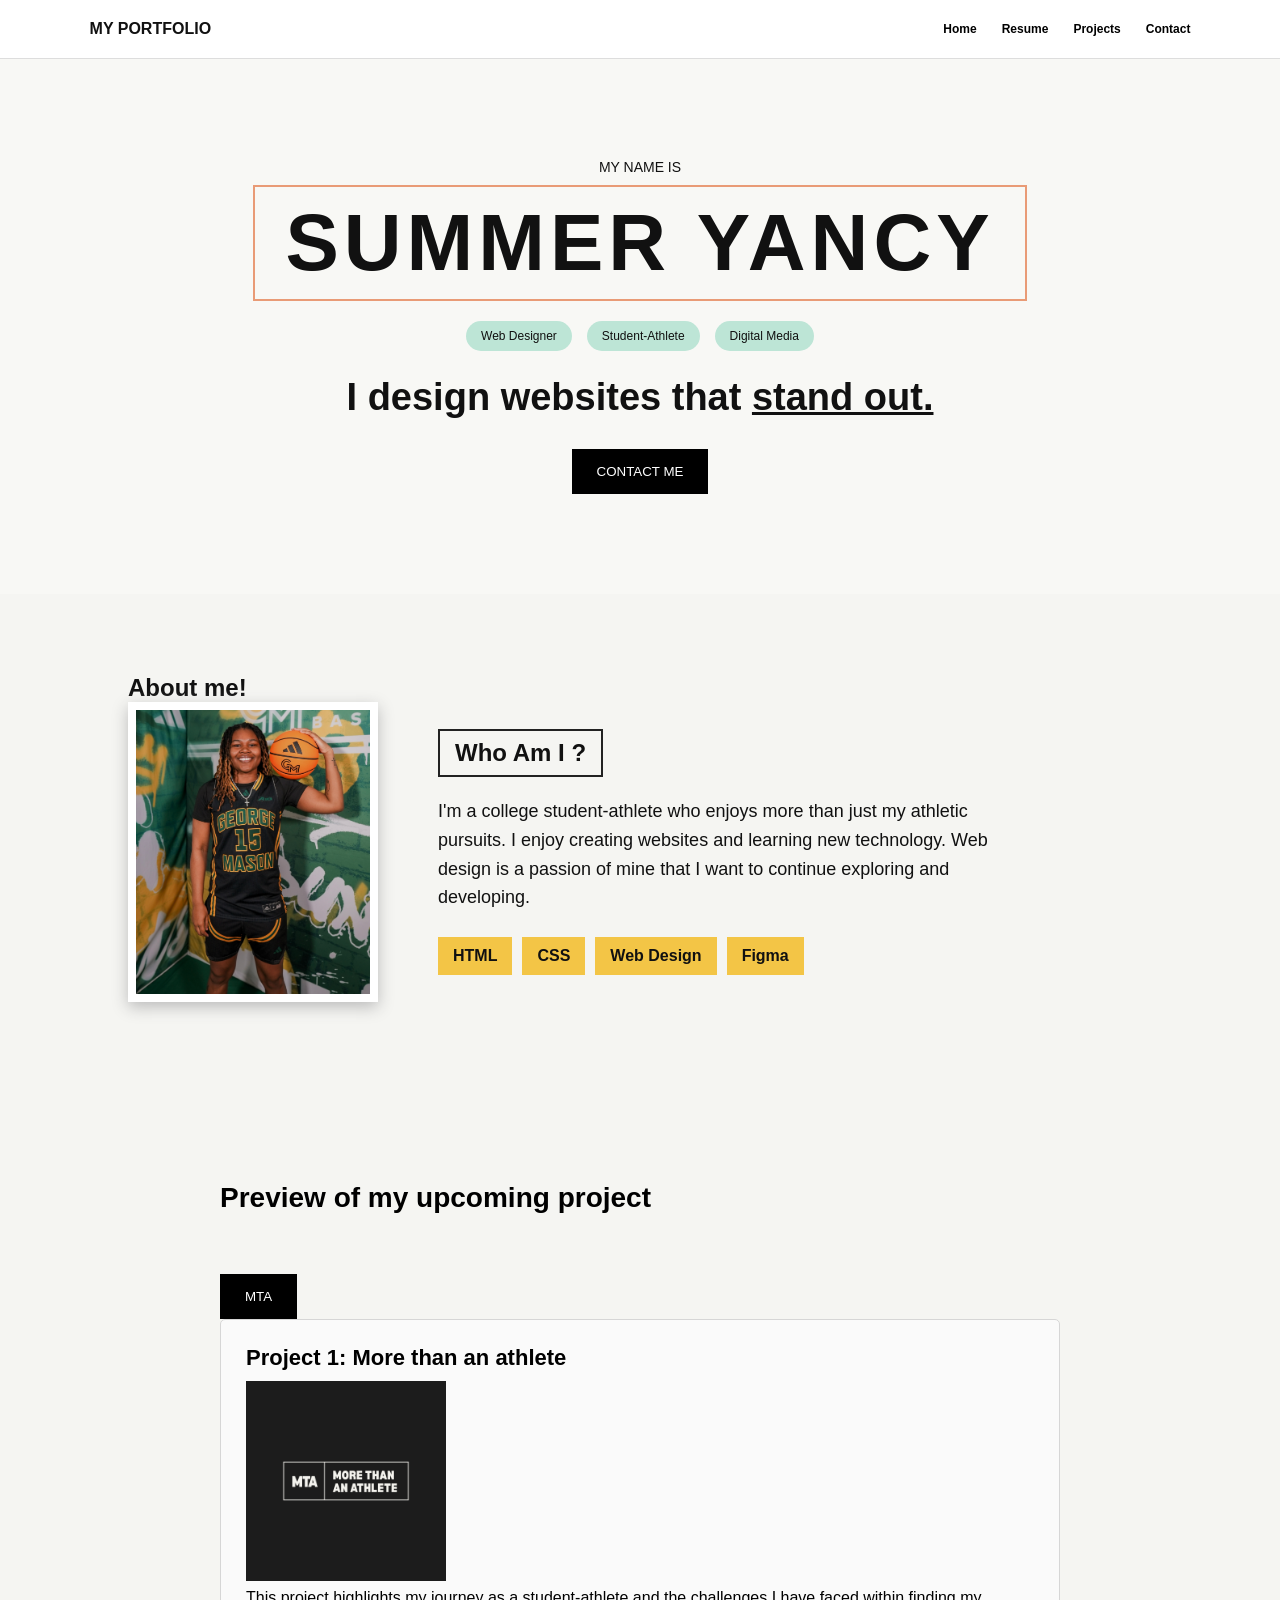
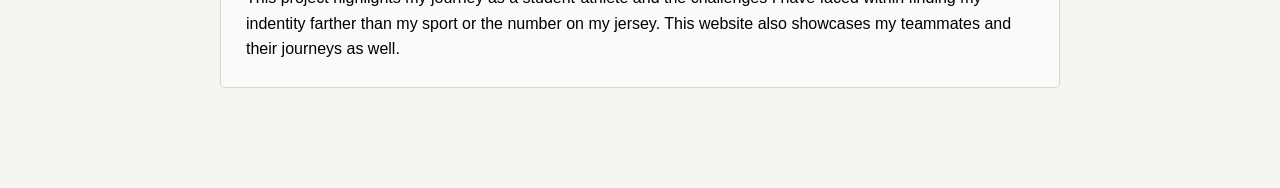
==== about.html @ 3a61c2e8 "inital commit" ====
<!DOCTYPE html>
<html lang="en">
<head>
    <meta charset="UTF-8">
    <meta name="viewport" content="width=device-width, initial-scale=1.0">
    <title>All About Summer</title> 
    <link rel="stylesheet" href="style2.css">
</head>
<body>
<!-- Navigation -->
 <nav>
 <h2>MY PORTFOLIO</h2>
            <div class="nav-links">
                    <a href="Summer Yancy's Portfolio.html">Home</a>
                    <a href="resume.html">Resume</a>
                    <a href="projects.html">Projects</a>
                    <a href="contact.html">Contact</a>
            </div>
</nav>

<section id="home" class="hero">
    <p>MY NAME IS</p>
    <h1>SUMMER YANCY</h1>

<div class="tags">
    <span>Web Designer</span>
    <span>Student-Athlete</span>
    <span>Digital Media</span>
</div>

<h2>
    I design websites that
    <span>stand out.</span>
</h2>

<button type="button" onclick="window.location.href='contact.html'">CONTACT ME</button>

</section>
<!-- About Section -->

<section id="about" class="about">
    <h2>About me!</h2>
    <div class="about-content">
        <img src="me.jpg" alt="Pic of me">
        <div class="about-text">
            <h2>Who Am I ?</h2>
            <p>I'm a college student-athlete who enjoys 
                more than just my 
                athletic pursuits. I
                enjoy creating websites and learning
                new technology. Web design is a passion
                of mine that I want to continue exploring and developing.
            </p>
            <div class="skills">
                <span>HTML</span>
                <span>CSS</span>
                <span>Web Design</span>
                <span>Figma</span>
            </div>
        </div>
    </div>
</section>

<section id="projects" class="projects">
    <h2>Preview of my upcoming project</h2>
    
        <!--Tab Links-->
        <div class="tab">
        <button class="tablinks active" onclick="openCity (event, 'MTA')">MTA</button>

    </div>
<!--Tab Content-->

<div id="MTA" class="tabcontent active-tab">
    <h3>Project 1: <a href:"">More than an athlete</a></h3>
    <img src="MTA-logo copy.jpg" alt="More Than An Athlete Logo">
    <p>This project highlights my journey as a student-athlete
        and the challenges I have faced within finding my indentity 
        farther than my sport or the number on my jersey. This website 
        also showcases my teammates and their journeys as well.
    </p>
</div>
</section>









</body>
---- style2.css ----
* {
    margin: 0;
    padding: 0;
    box-sizing: border-box;
}

body {
    font-family: Arial, sans-serif;
    background: #f5f5f2;
    color: #111;
}

nav {
    display: flex;
    justify-content: space-between;
    align-items: center;
    padding: 20px 7%;
    background: white;
    border-bottom: 1px solid #ddd;
}

nav h2 {
    font-size: 16px;
}

.nav-links {
    display: flex;
    gap: 25px;
}

.nav-links a {
    text-decoration: none;
    color: black;
    font-size: 12px;
    font-weight: bold;
}

.hero {
    text-align: center;
    padding: 100px 20px;
    background: #f8f8f5;
}

.hero p {
    font-size: 14px;
    margin-bottom: 10px;
}

.hero h1 {
    display: inline-block;
    font-size:80px;
    letter-spacing: 5px;
    border: 2px solid #e99b76;
    padding: 10px 30px;
    margin-bottom: 20px;
}

.tags {
    display: flex;
    justify-content:center;
    gap: 15px;
    margin-bottom: 25px;
}

.tags span {
    padding: 8px 15px;
    border-radius: 20px;
    background: #bde5d6;
    font-size: 12px;
}

.hero h2 {
    font-size: 38px;
    max-width: 600px;
    margin: auto;
}

.hero h2 span {
    text-decoration: underline;
}

button {
    margin-top: 30px;
    padding: 15px 25px;
    background: black;
    color: white;
    border: none;
    cursor: pointer;
}

.about {
    padding: 80px 10%;
}

.about h3 {
    margin-bottom: 40px;
}

.about-content {
    display: flex;
    align-items: center;
    gap: 60px;
}

.about-content img {
    width: 250px;
    height: 300px;
    object-fit: cover;
    border: 8px solid white;
    box-shadow: 0 5px 15px #bbb;
}

.about-text {
    max-width: 550px;
}

.about-text h2 {
    display: inline-block;
    border: 2px solid #222;
    padding: 8px 15px;
    margin-bottom: 20px;
}

.about-text p {
    font-size: 18px;
    line-height: 1.6;
}

.skills {
    display: flex;
    flex-wrap: wrap;
    gap: 10px;
    margin-top: 25px;
}

.skills span {
    padding: 10px 15px;
    background: #f3c546;
    font-weight: bold;
}

.projects {
    margin: 70px auto;
    max-width: 900px;
    padding: 30px;
}

.projects h2 {
    color: black;
    font-size: 28px;
    margin-bottom: 20px;
    padding-bottom: 10px;
}

.tab-buttons {
    display:flex;
    gap: 10px;
    margin-bottom: 20px;
}

.tab-button {
    background-color: #53656d;
    color: white;
    border: none;
    padding: 12px 22px;
    cursor: pointer;
    font-size: 14px;
    border-radius: 5px;
    transition: 0.3s;
}

.tab-button:hover {
    background-color: #71858d;
}

.tab-button.active {
    background-color: #a8d5c5;
    color: #53656d;
}

.tabcontent {
    display: none;
    border: 1px solid #d6d6d6;
    padding: 25px;
    background-color: #fafafa;
    border-radius: 5px;
    min-height: 150px;

}

.tabcontent h3 {
    color: black;
    font-size: 22px;
    margin-bottom: 10px;
}

.tabcontent p {
    color: black;
    line-height: 1.6;
}

.tabcontent.active-tab {
    display: block;
}

.projects img {
    width: 200px;
    height: 200px;
}
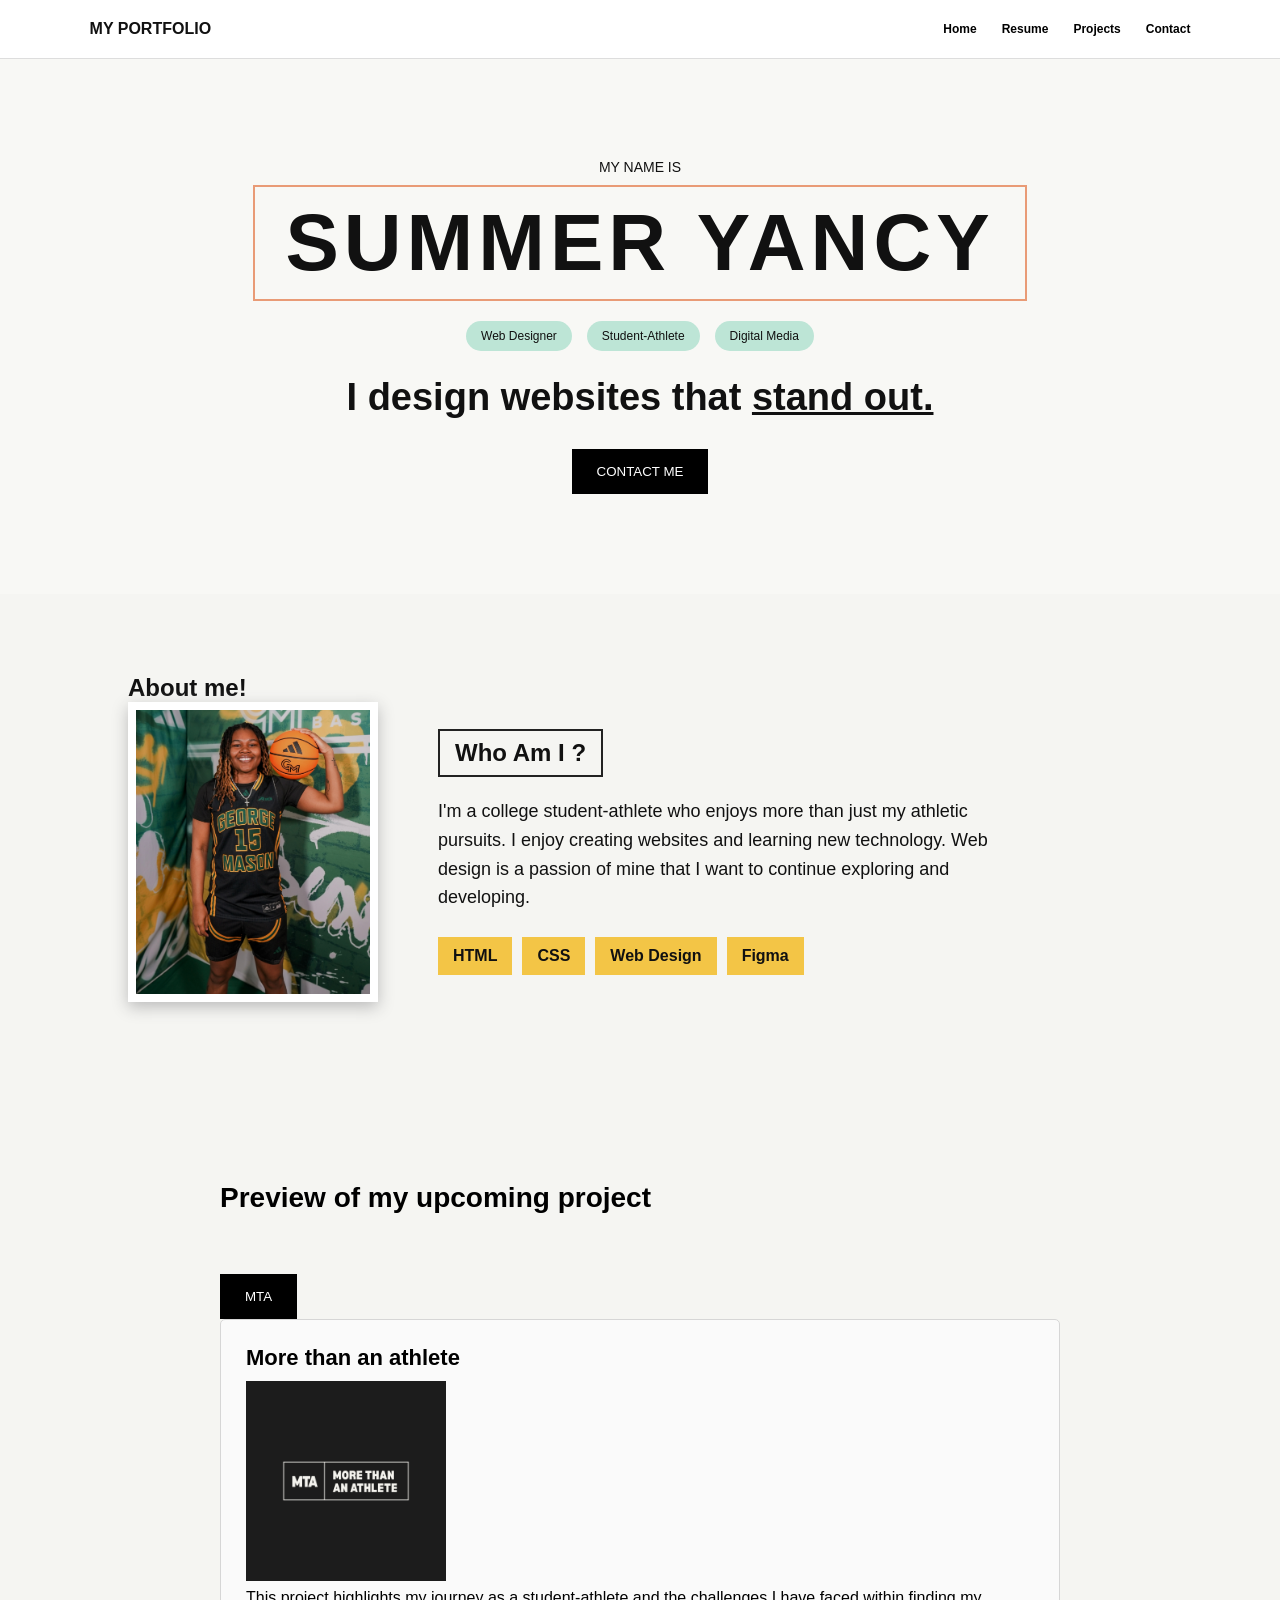
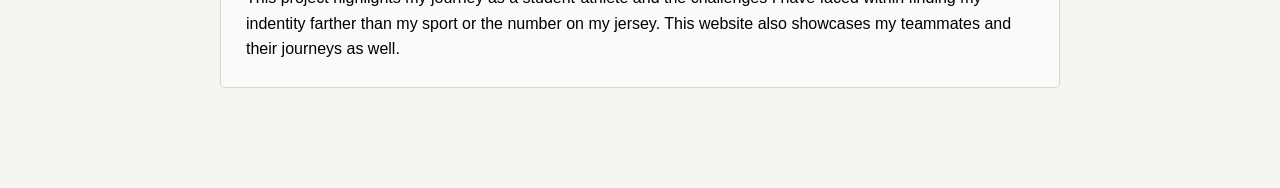
==== commit a3ce2df4: "update" ====
--- a/about.html
+++ b/about.html
@@ -72,7 +72,7 @@
 <!--Tab Content-->
 
 <div id="MTA" class="tabcontent active-tab">
-    <h3>Project 1: <a href:"">More than an athlete</a></h3>
+    <h3><a href:"">More than an athlete</a></h3>
     <img src="MTA-logo copy.jpg" alt="More Than An Athlete Logo">
     <p>This project highlights my journey as a student-athlete
         and the challenges I have faced within finding my indentity 
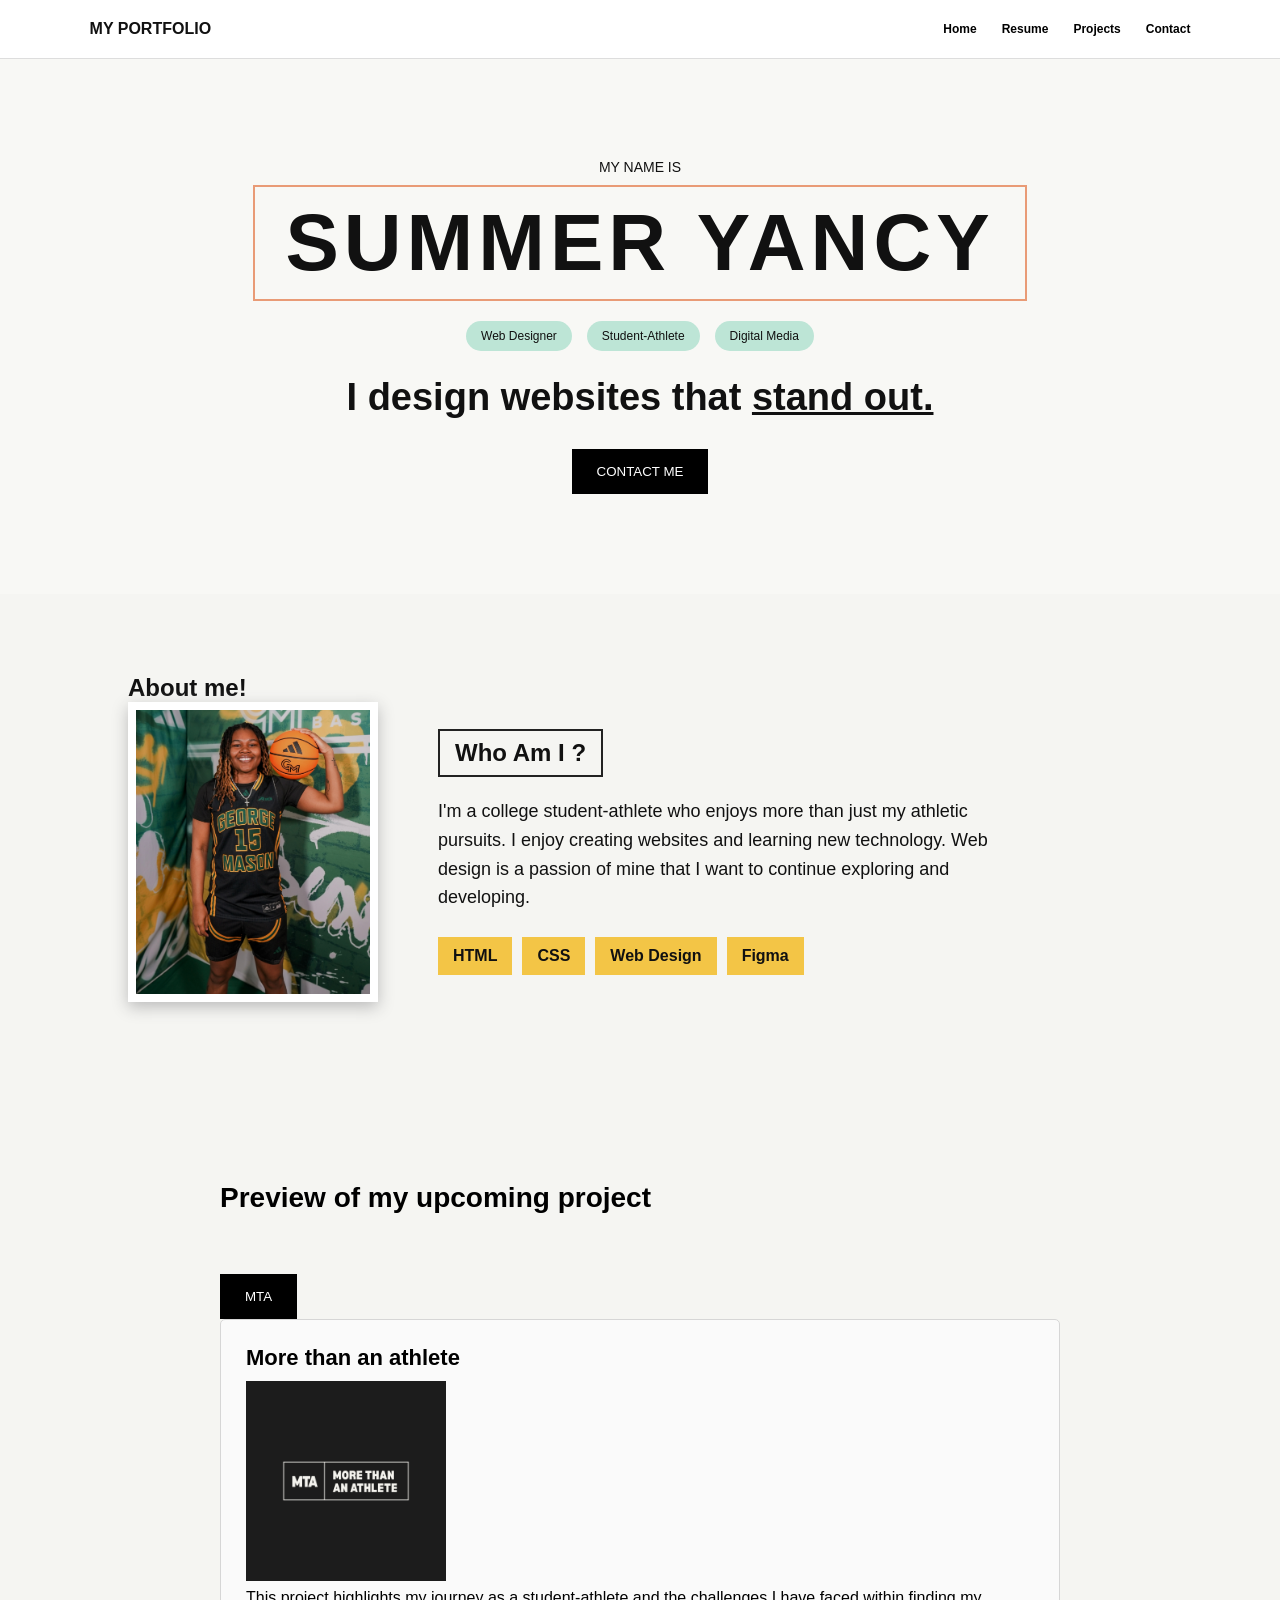
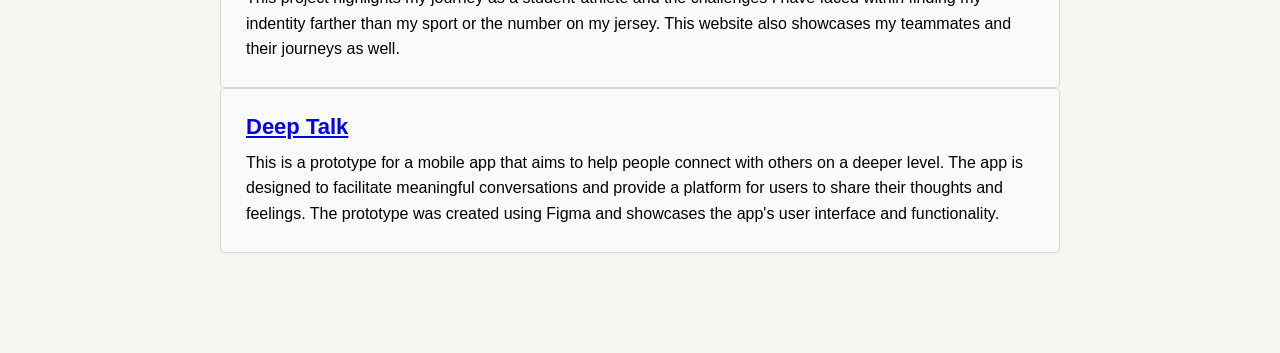
==== commit 1c04aaa8: "update" ====
--- a/about.html
+++ b/about.html
@@ -80,6 +80,17 @@
         also showcases my teammates and their journeys as well.
     </p>
 </div>
+<div id="DeepTalk" class="tabcontent active-tab">
+    <h3><a href="https://www.figma.com/proto/ncmd5qPO0ZeYheQQRp42bl/DeepTalk-Prototype?node-id=1-2&starting-point-node-id=1%3A2">Deep Talk</a></h3>
+    <p>This is a prototype for a mobile app that
+        aims to help people connect with others on a 
+        deeper level. The app is designed to facilitate 
+        meaningful conversations and provide a platform for users to 
+        share their thoughts and feelings. The prototype was created using Figma 
+        and showcases the app's user interface and functionality.
+    </p>
+
+</div>
 </section>
 
 
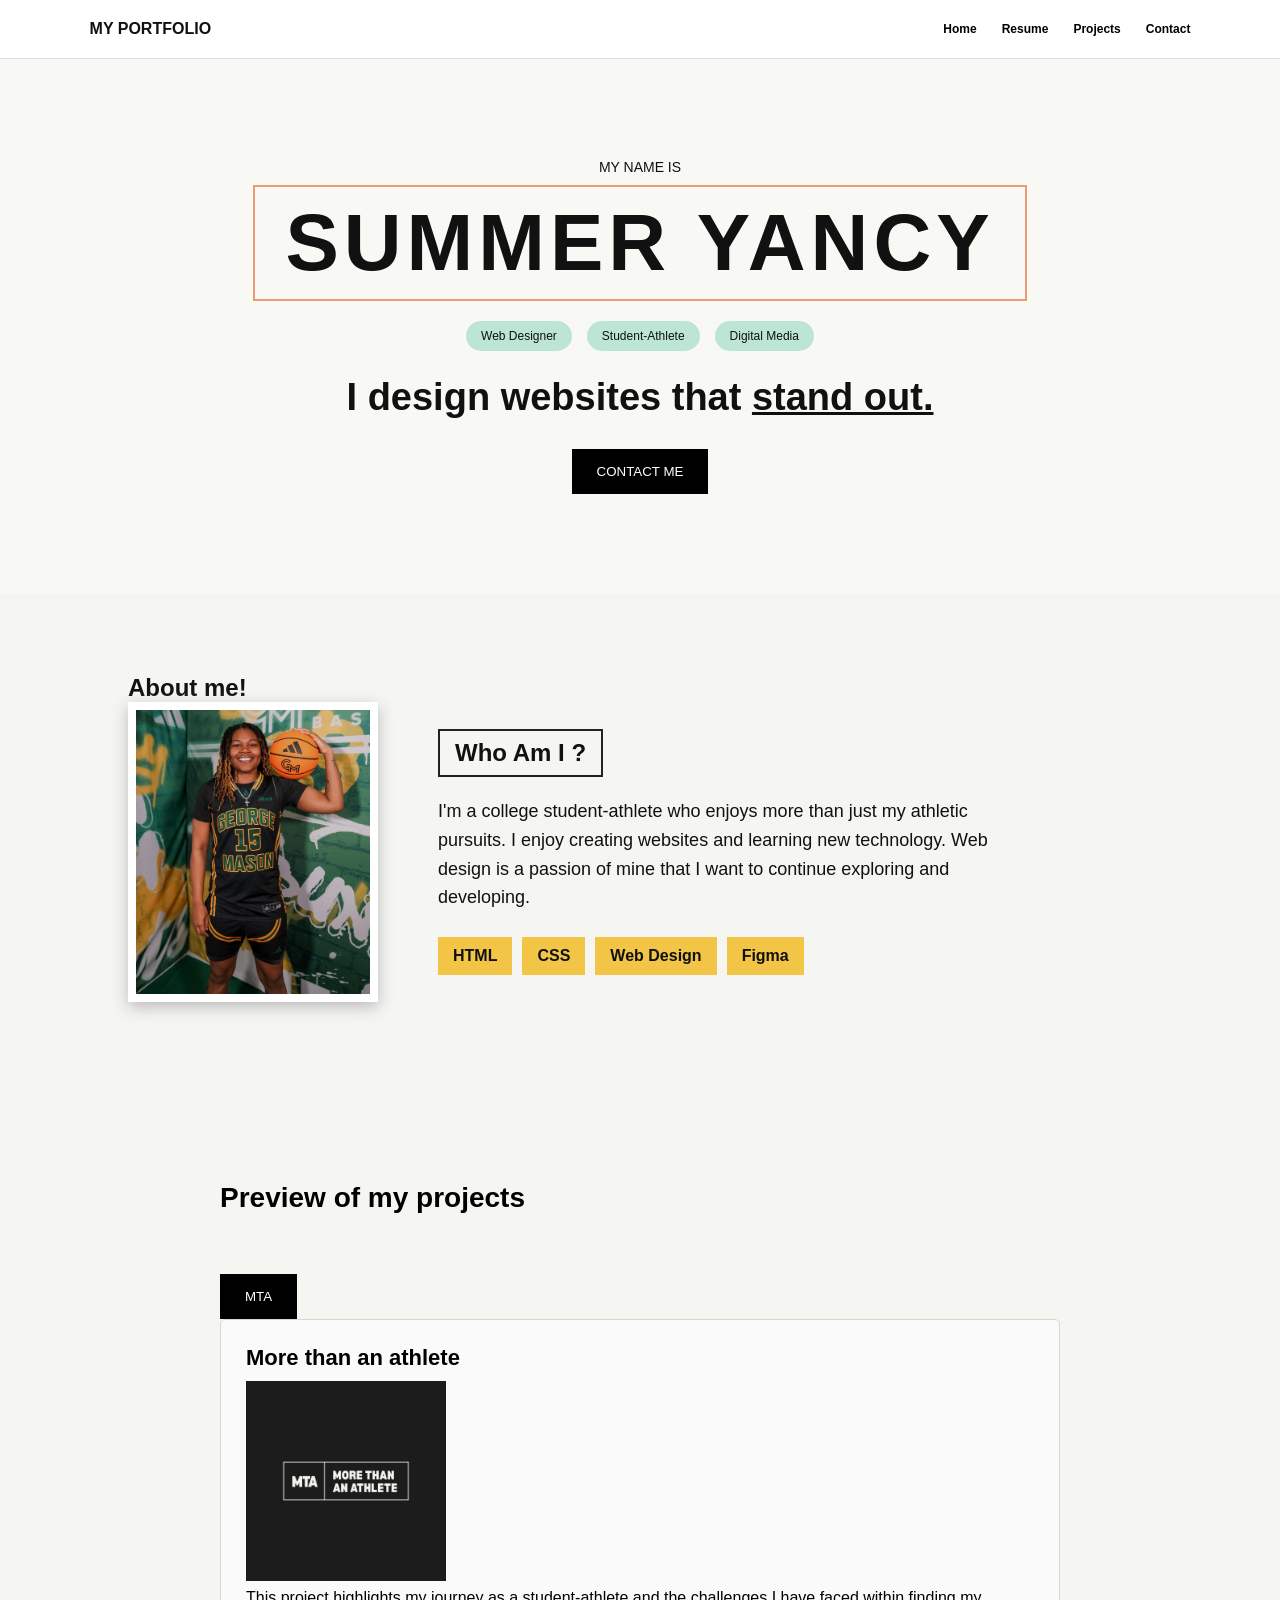
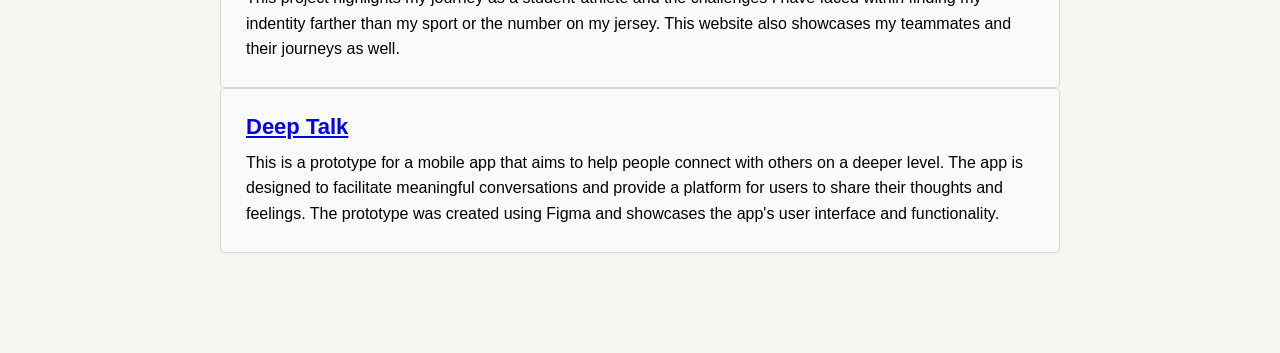
==== commit 85bde2ef: "update" ====
--- a/about.html
+++ b/about.html
@@ -62,7 +62,7 @@
 </section>
 
 <section id="projects" class="projects">
-    <h2>Preview of my upcoming project</h2>
+    <h2>Preview of my projects</h2>
     
         <!--Tab Links-->
         <div class="tab">
@@ -81,7 +81,7 @@
     </p>
 </div>
 <div id="DeepTalk" class="tabcontent active-tab">
-    <h3><a href="https://www.figma.com/proto/ncmd5qPO0ZeYheQQRp42bl/DeepTalk-Prototype?node-id=1-2&starting-point-node-id=1%3A2">Deep Talk</a></h3>
+    <h3><a href="https://www.figma.com/proto/ncmd5qPO0ZeYheQQRp42bl/DeepTalk-Prototype?node-id=1-2&starting-point-node-id=1%3A2" target="_blank">Deep Talk</a></h3>
     <p>This is a prototype for a mobile app that
         aims to help people connect with others on a 
         deeper level. The app is designed to facilitate 
--- a/style2.css
+++ b/style2.css
@@ -180,6 +180,7 @@
 
 .tabcontent {
     display: none;
+    text-decoration:none;
     border: 1px solid #d6d6d6;
     padding: 25px;
     background-color: #fafafa;
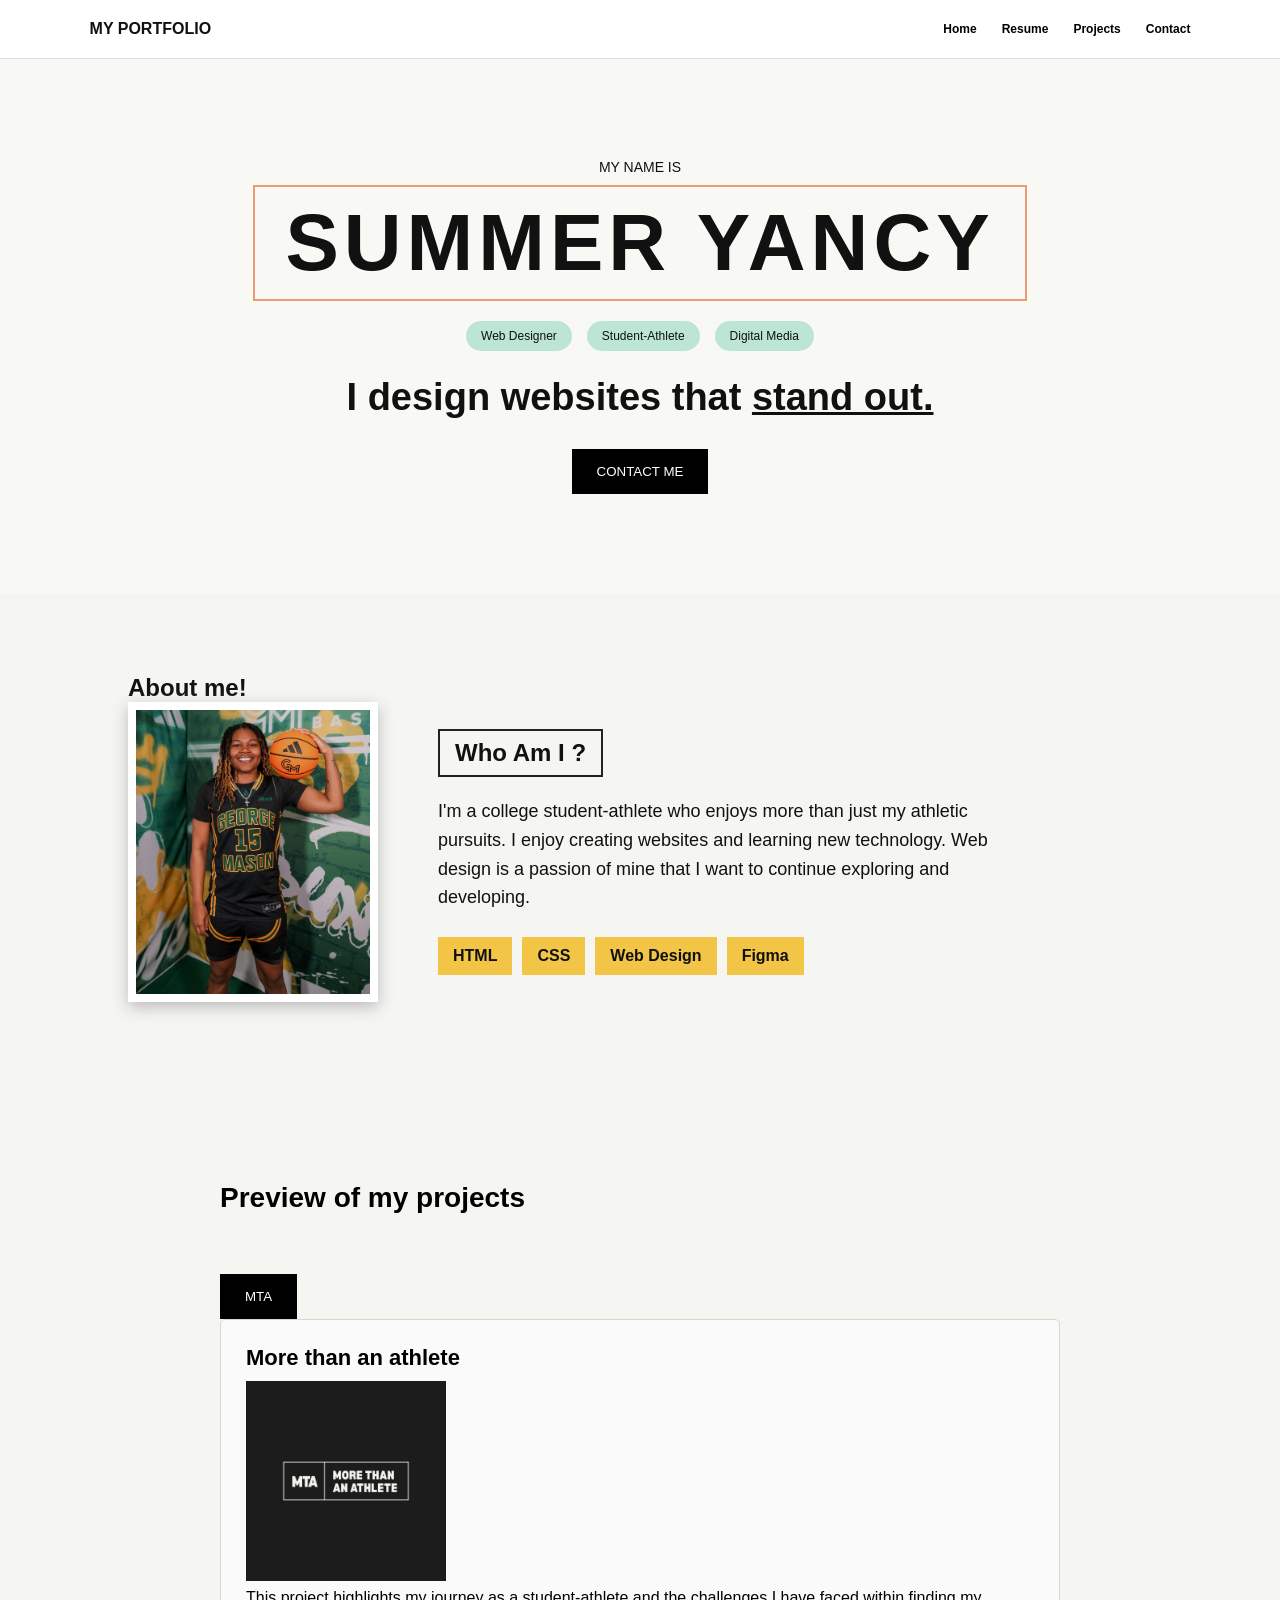
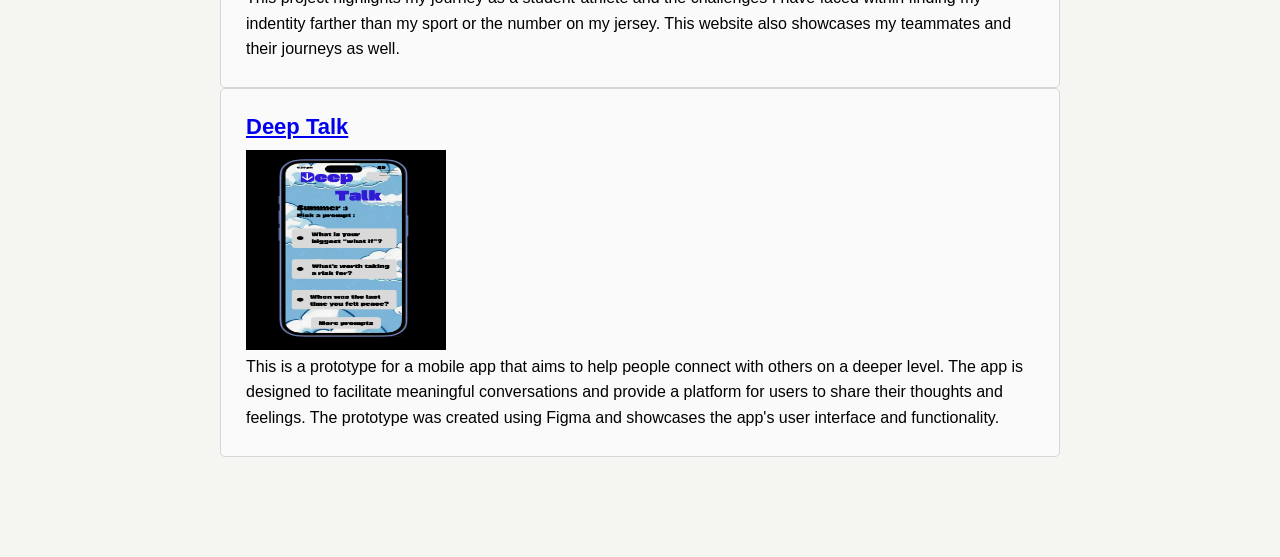
==== commit b755e0f5: "update" ====
--- a/about.html
+++ b/about.html
@@ -82,6 +82,7 @@
 </div>
 <div id="DeepTalk" class="tabcontent active-tab">
     <h3><a href="https://www.figma.com/proto/ncmd5qPO0ZeYheQQRp42bl/DeepTalk-Prototype?node-id=1-2&starting-point-node-id=1%3A2" target="_blank">Deep Talk</a></h3>
+    <img src="DeepTalk.jpg" alt="Deep Talk Prototype">
     <p>This is a prototype for a mobile app that
         aims to help people connect with others on a 
         deeper level. The app is designed to facilitate 
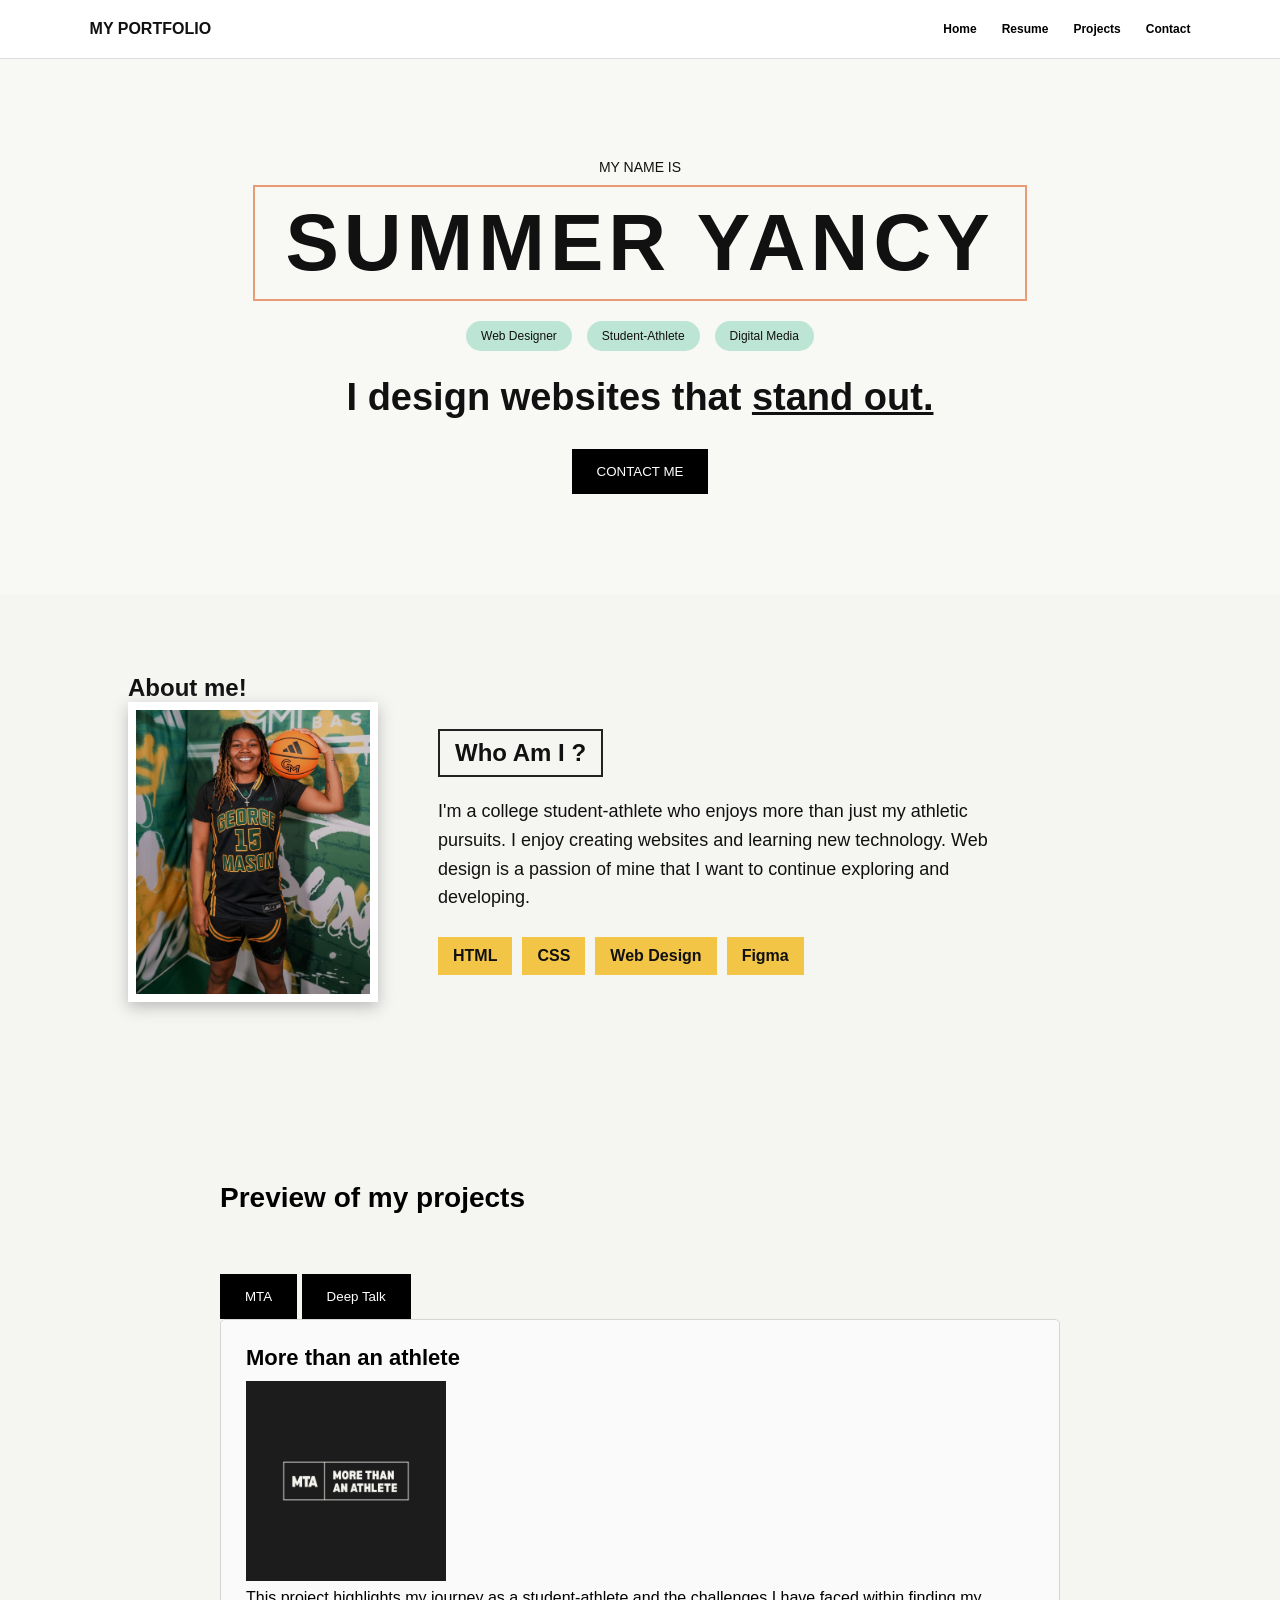
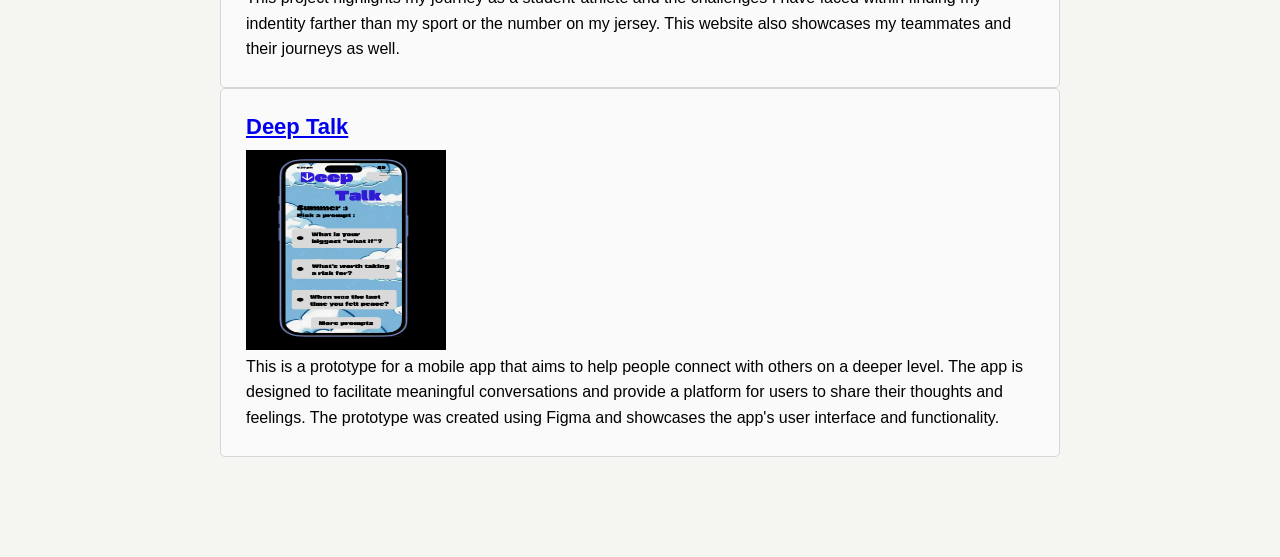
==== commit 940bac22: "update" ====
--- a/about.html
+++ b/about.html
@@ -66,7 +66,8 @@
     
         <!--Tab Links-->
         <div class="tab">
-        <button class="tablinks active" onclick="openCity (event, 'MTA')">MTA</button>
+        <button class="tablinks active">MTA</button>
+        <button class="tablinks">Deep Talk</button>
 
     </div>
 <!--Tab Content-->
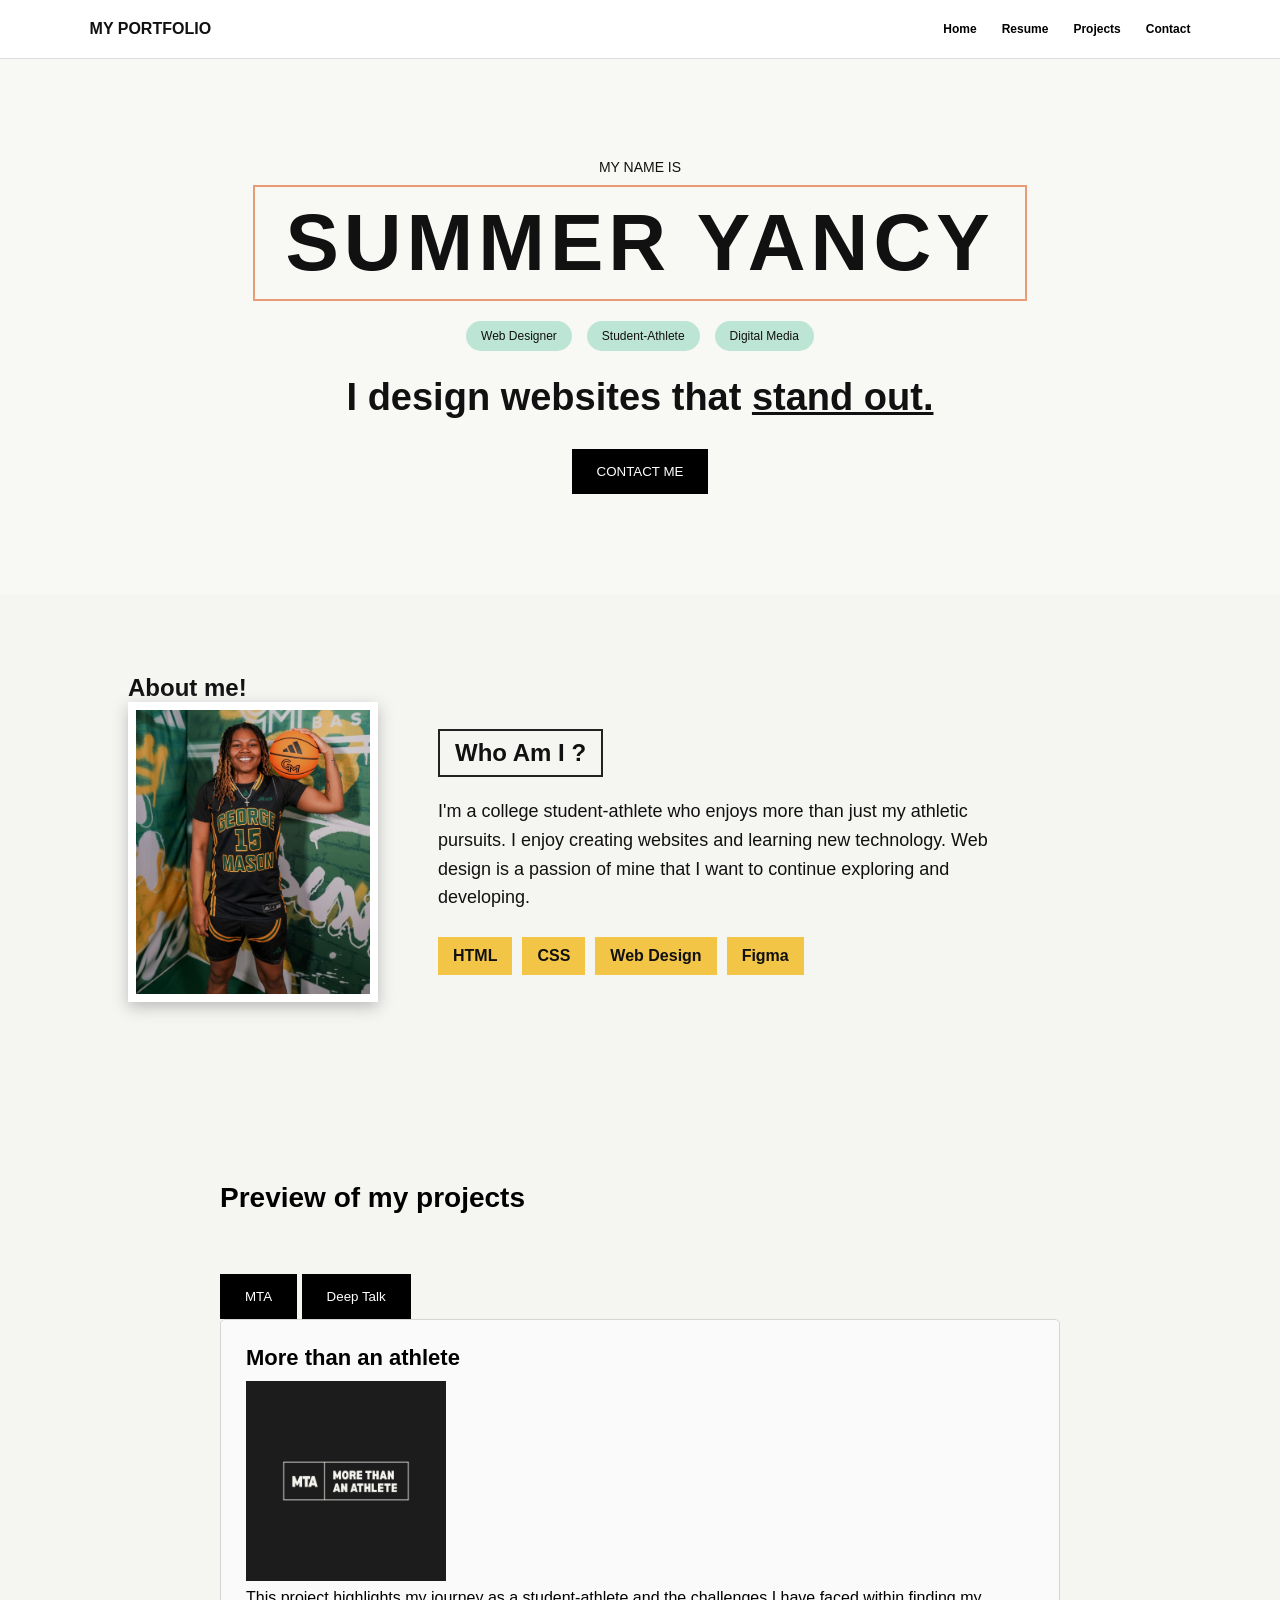
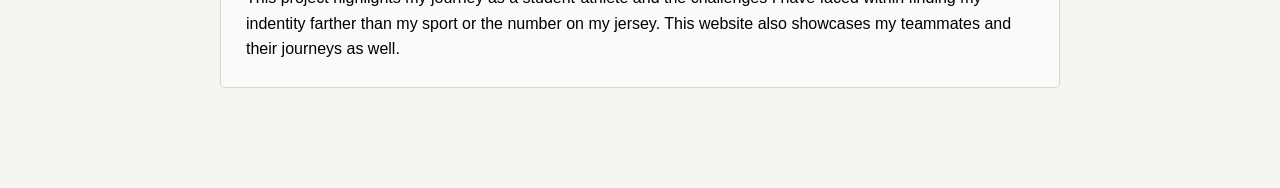
==== commit 1afda3f8: "update" ====
--- a/about.html
+++ b/about.html
@@ -66,13 +66,13 @@
     
         <!--Tab Links-->
         <div class="tab">
-        <button class="tablinks active">MTA</button>
-        <button class="tablinks">Deep Talk</button>
+        <button class="tablinks active" onclick="openCity(event, 'MTA')">MTA</button>
+        <button class="tablinks" onclick="openCity(event, 'DeepTalk')">Deep Talk</button>
 
     </div>
 <!--Tab Content-->
 
-<div id="MTA" class="tabcontent active-tab">
+<div id="MTA" class="tabcontent" style="display: block;">
     <h3><a href:"">More than an athlete</a></h3>
     <img src="MTA-logo copy.jpg" alt="More Than An Athlete Logo">
     <p>This project highlights my journey as a student-athlete
@@ -81,7 +81,7 @@
         also showcases my teammates and their journeys as well.
     </p>
 </div>
-<div id="DeepTalk" class="tabcontent active-tab">
+<div id="DeepTalk" class="tabcontent">
     <h3><a href="https://www.figma.com/proto/ncmd5qPO0ZeYheQQRp42bl/DeepTalk-Prototype?node-id=1-2&starting-point-node-id=1%3A2" target="_blank">Deep Talk</a></h3>
     <img src="DeepTalk.jpg" alt="Deep Talk Prototype">
     <p>This is a prototype for a mobile app that
